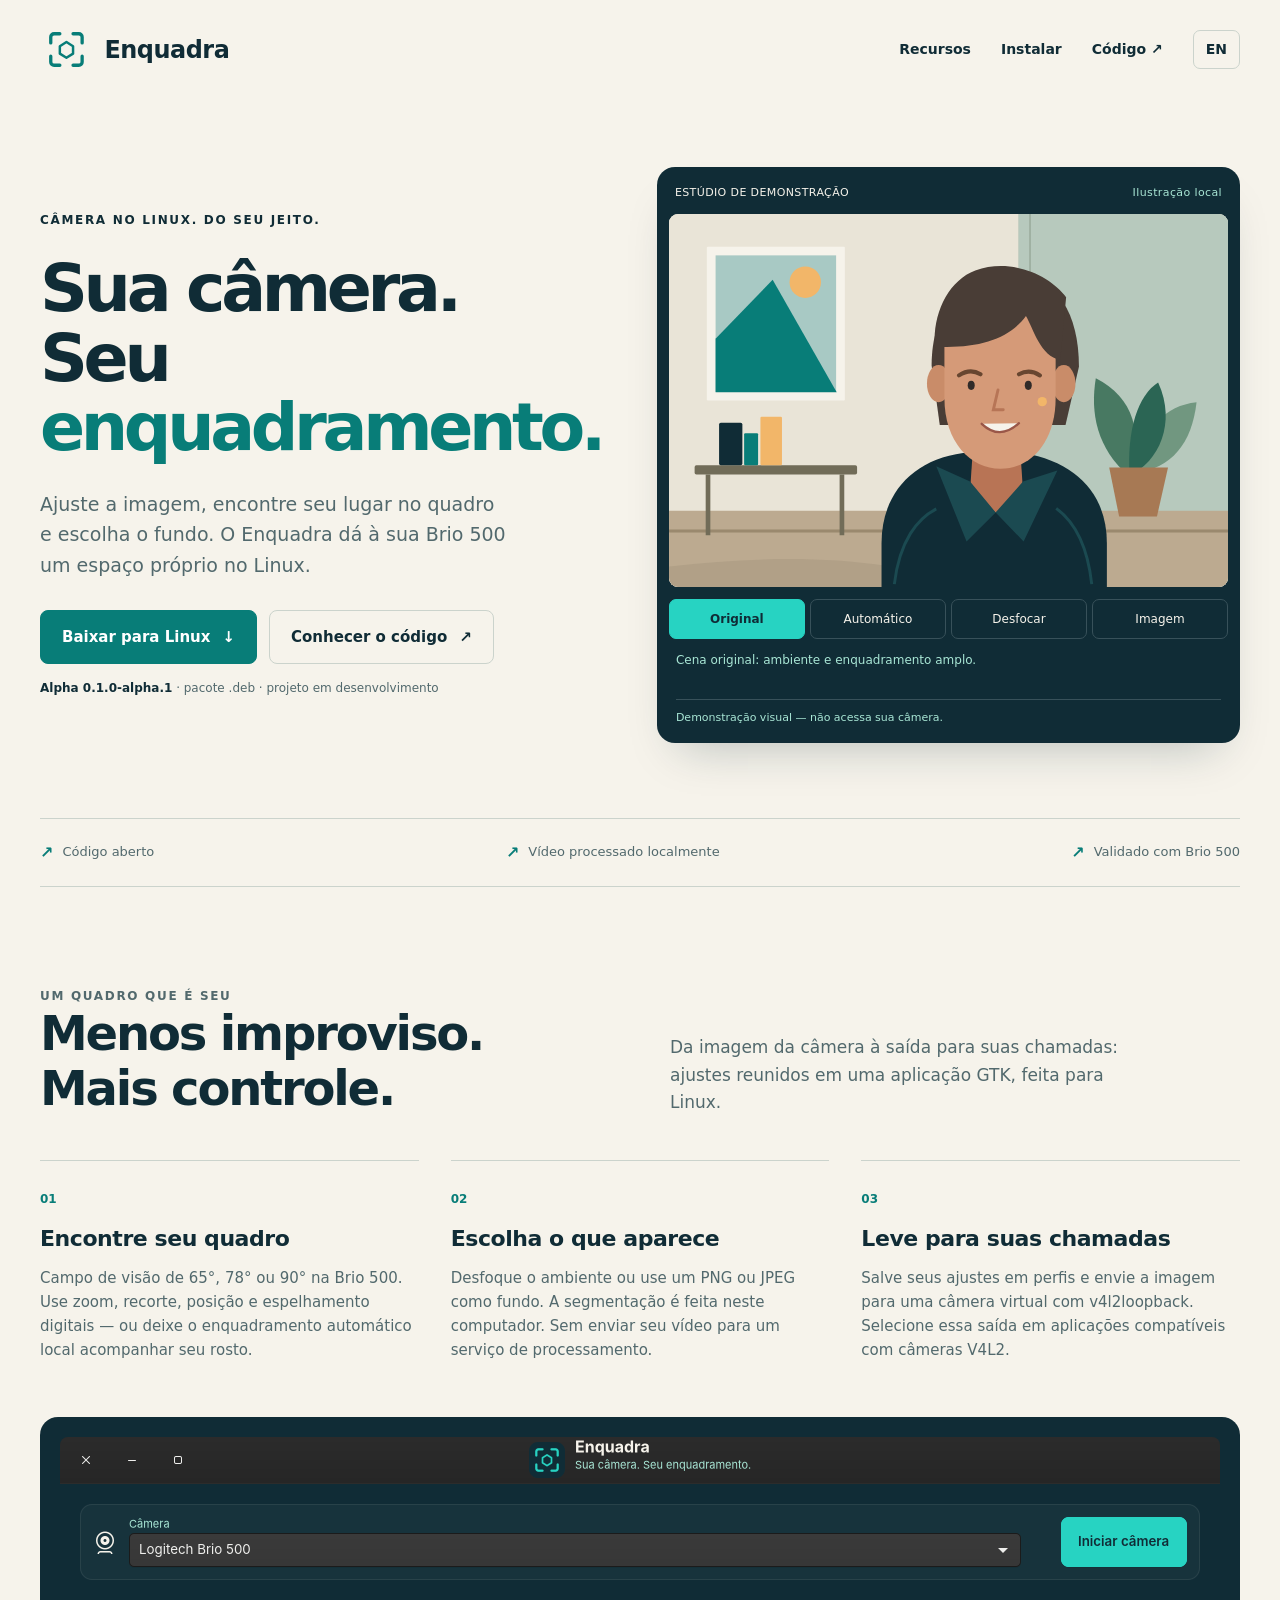
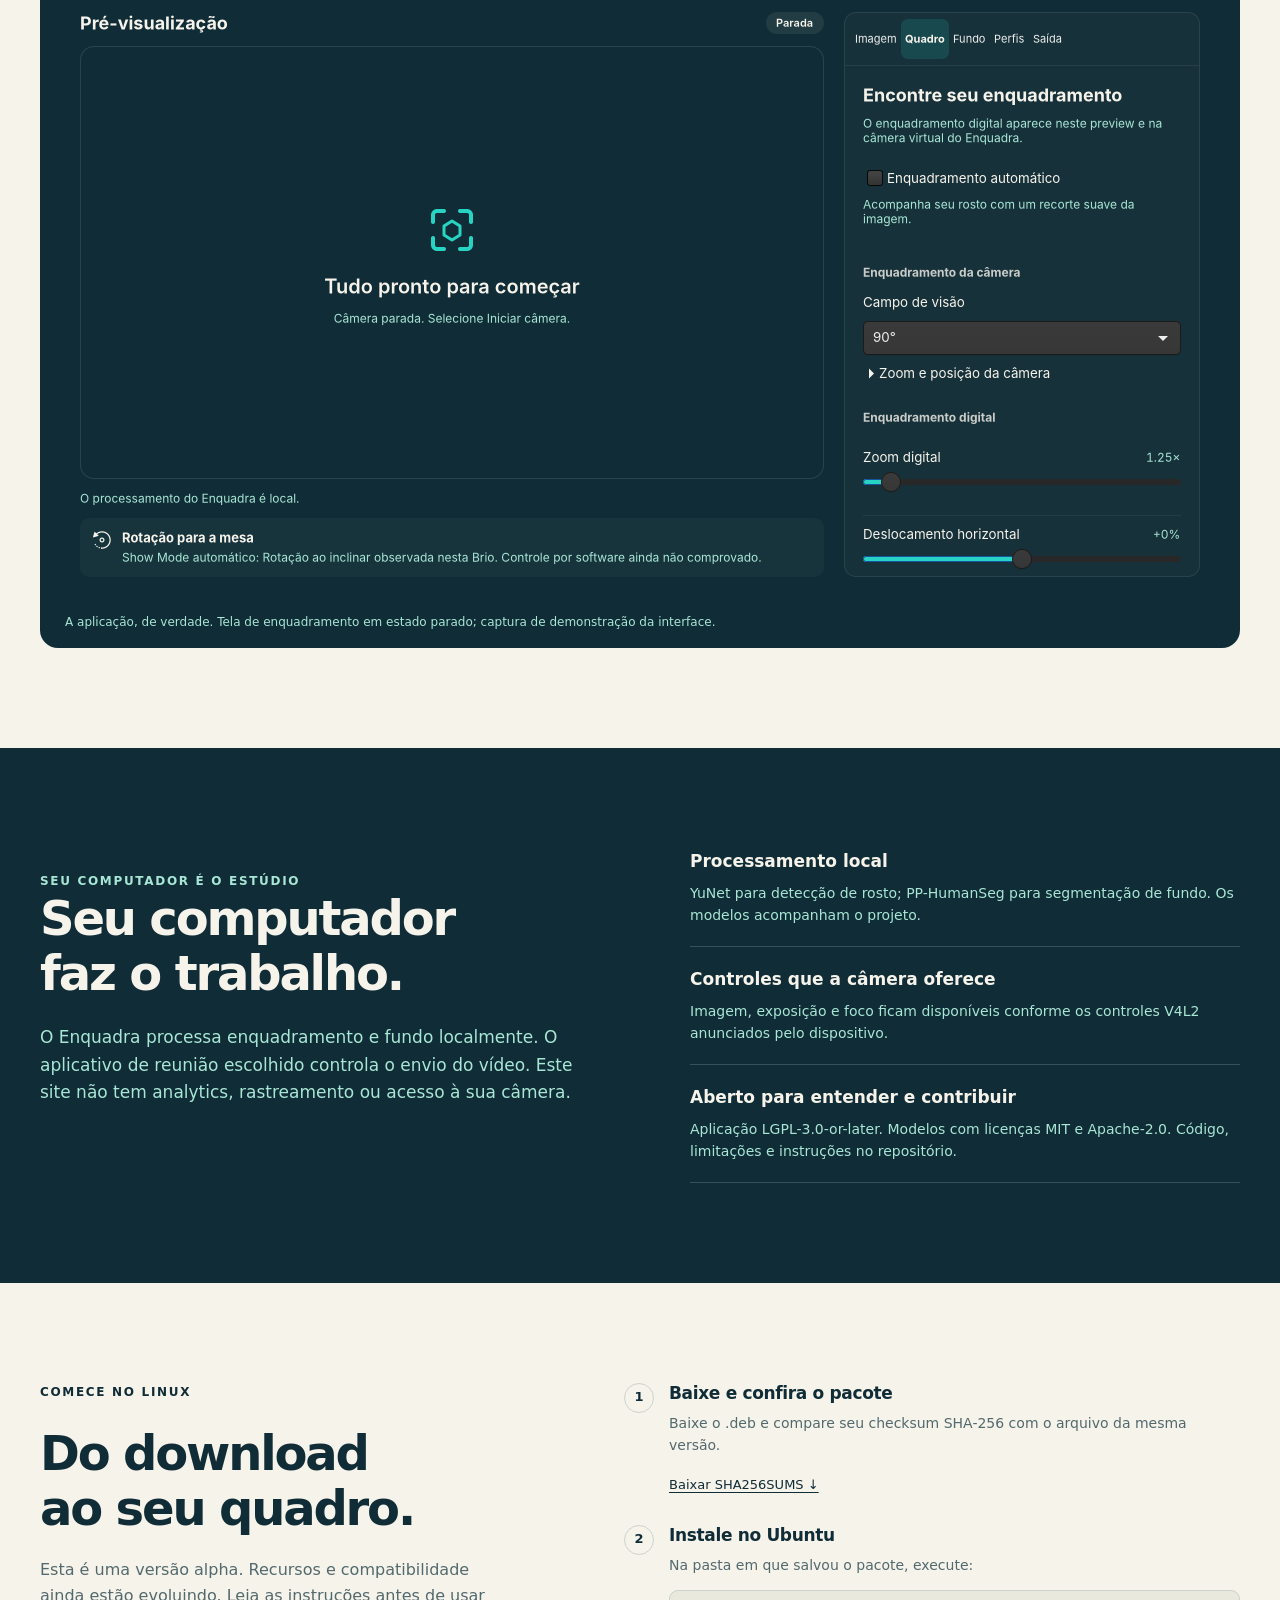
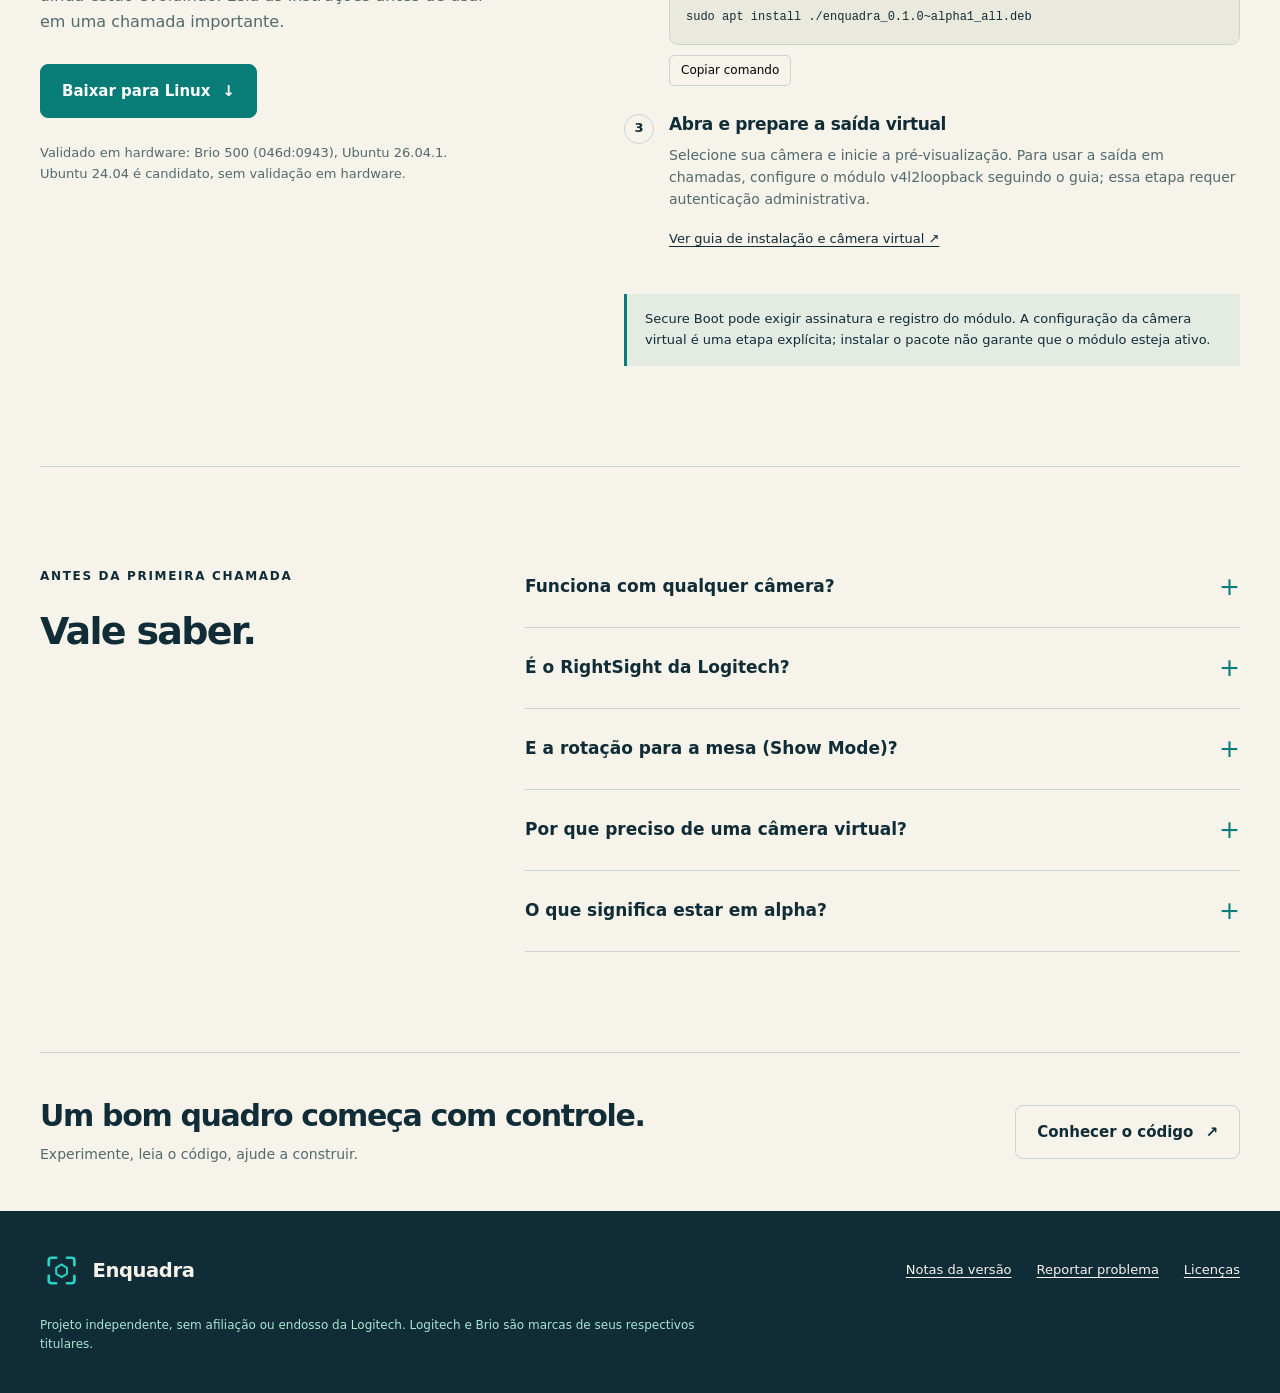
==== docs/index.html @ dcbb13a3 "feat: launch Enquadra camera studio for Linux Introduce an independent visual identity, local camera" ====
<!doctype html>
<html lang="pt-BR">
<head>
<meta charset="utf-8"><meta name="viewport" content="width=device-width, initial-scale=1">
<title>Enquadra — Sua câmera. Seu enquadramento.</title><meta name="description" content="Controle sua Brio 500 no Linux. Enquadramento automático, fundos e câmera virtual com processamento local. Projeto independente e open-source, em alpha.">
<meta name="theme-color" content="#102C36"><link rel="canonical" href="https://caiolombello.github.io/enquadra/">
<link rel="alternate" hreflang="pt-BR" href="https://caiolombello.github.io/enquadra/"><link rel="alternate" hreflang="en" href="https://caiolombello.github.io/enquadra/en/"><link rel="alternate" hreflang="x-default" href="https://caiolombello.github.io/enquadra/">
<meta property="og:type" content="website"><meta property="og:title" content="Enquadra — Sua câmera. Seu enquadramento."><meta property="og:description" content="Controle sua Brio 500 no Linux. Enquadramento automático, fundos e câmera virtual com processamento local. Projeto independente e open-source, em alpha."><meta property="og:url" content="https://caiolombello.github.io/enquadra/"><meta property="og:site_name" content="Enquadra"><meta property="og:locale" content="pt_BR"><meta property="og:locale:alternate" content="en_US"><meta property="og:image" content="https://caiolombello.github.io/enquadra/assets/social-pt.png"><meta property="og:image:width" content="1200"><meta property="og:image:height" content="630"><meta property="og:image:alt" content="Enquadra — Sua câmera. Seu enquadramento."><meta name="twitter:card" content="summary_large_image">
<link rel="icon" type="image/svg+xml" href="assets/favicon.svg"><link rel="stylesheet" href="assets/site.css"><script src="assets/site.js" defer></script>
<script type="application/ld+json">{"@context": "https://schema.org", "@type": "SoftwareApplication", "name": "Enquadra", "operatingSystem": "Linux", "applicationCategory": "MultimediaApplication", "softwareVersion": "0.1.0-alpha.1", "url": "https://caiolombello.github.io/enquadra/", "downloadUrl": "https://github.com/caiolombello/enquadra/releases/download/v0.1.0-alpha.1/enquadra_0.1.0~alpha1_all.deb", "license": "https://github.com/caiolombello/enquadra/blob/main/COPYING.LESSER", "description": "Controle sua Brio 500 no Linux. Enquadramento automático, fundos e câmera virtual com processamento local. Projeto independente e open-source, em alpha.", "offers": {"@type": "Offer", "price": "0", "priceCurrency": "USD"}}</script>
</head>
<body><a class="skip" href="#main">Pular para o conteúdo</a>
<header class="header wrap"><a href="./" aria-label="Enquadra"><img class="logo" src="assets/wordmark-light.svg" width="230" height="64" alt="Enquadra"></a><nav aria-label="Navegação principal"><a class="desktop-link" href="#features">Recursos</a><a href="#install">Instalar</a><a class="desktop-link" href="https://github.com/caiolombello/enquadra">Código ↗</a><a class="language" href="en/" lang="en" aria-label="Read in English">EN</a></nav></header>
<main id="main">
<section class="hero wrap" aria-labelledby="hero-title"><div><p class="eyebrow">Câmera no Linux. Do seu jeito.</p><h1 id="hero-title">Sua câmera.<br>Seu <em>enquadramento.</em></h1><p class="intro">Ajuste a imagem, encontre seu lugar no quadro e escolha o fundo. O Enquadra dá à sua Brio 500 um espaço próprio no Linux.</p><div class="actions"><a class="button" href="https://github.com/caiolombello/enquadra/releases/download/v0.1.0-alpha.1/enquadra_0.1.0~alpha1_all.deb">Baixar para Linux <span aria-hidden="true">↓</span></a><a class="button secondary" href="https://github.com/caiolombello/enquadra">Conhecer o código <span aria-hidden="true">↗</span></a></div><p class="release-note"><strong>Alpha 0.1.0-alpha.1</strong> · pacote .deb · projeto em desenvolvimento</p></div>
<div class="demo dark"><div class="demo-top"><span>ESTÚDIO DE DEMONSTRAÇÃO</span><span>Ilustração local</span></div><div class="scene" data-mode="original" role="img" aria-label="Pessoa ilustrada em um ambiente de trabalho; simulação visual dos efeitos de enquadramento e fundo."><div class="scene-inner"><img class="room" src="assets/room.svg" alt="" width="960" height="640"><img class="landscape" src="assets/landscape.svg" alt="" width="960" height="640"><img src="assets/person.svg" alt="" width="960" height="640"></div><div class="frame"></div></div><div class="demo-controls" role="group" aria-label="Modos da demonstração visual" hidden><button type="button" data-mode="original" aria-pressed="true">Original</button><button type="button" data-mode="auto" aria-pressed="false">Automático</button><button type="button" data-mode="blur" aria-pressed="false">Desfocar</button><button type="button" data-mode="image" aria-pressed="false">Imagem</button></div><p class="demo-description" aria-live="polite" aria-atomic="true">Cena original: ambiente e enquadramento amplo.</p><noscript><span class="nojs">Ative JavaScript para experimentar os quatro modos da ilustração.</span></noscript><p class="demo-disclaimer">Demonstração visual — não acessa sua câmera.</p></div></section>
<div class="proof wrap"><span><b aria-hidden="true">↗</b>Código aberto</span><span><b aria-hidden="true">↗</b>Vídeo processado localmente</span><span><b aria-hidden="true">↗</b>Validado com Brio 500</span></div>
<section class="section wrap" id="features" aria-labelledby="features-title"><div class="section-heading"><div><p class="eyebrow">UM QUADRO QUE É SEU</p><h2 id="features-title">Menos improviso.<br>Mais controle.</h2></div><p>Da imagem da câmera à saída para suas chamadas: ajustes reunidos em uma aplicação GTK, feita para Linux.</p></div><div class="features"><article class="feature"><span class="number">01</span><h3>Encontre seu quadro</h3><p>Campo de visão de 65°, 78° ou 90° na Brio 500. Use zoom, recorte, posição e espelhamento digitais — ou deixe o enquadramento automático local acompanhar seu rosto.</p></article><article class="feature"><span class="number">02</span><h3>Escolha o que aparece</h3><p>Desfoque o ambiente ou use um PNG ou JPEG como fundo. A segmentação é feita neste computador. Sem enviar seu vídeo para um serviço de processamento.</p></article><article class="feature"><span class="number">03</span><h3>Leve para suas chamadas</h3><p>Salve seus ajustes em perfis e envie a imagem para uma câmera virtual com v4l2loopback. Selecione essa saída em aplicações compatíveis com câmeras V4L2.</p></article></div><figure class="product"><img src="assets/app-pt.png" width="1160" height="760" alt="Interface real do Enquadra em português, no tema escuro, com a câmera parada e controles de enquadramento visíveis." loading="lazy"><figcaption>A aplicação, de verdade. Tela de enquadramento em estado parado; captura de demonstração da interface.</figcaption></figure></section>
<section class="section dark" aria-labelledby="local-title"><div class="wrap local"><div><p class="eyebrow">SEU COMPUTADOR É O ESTÚDIO</p><h2 id="local-title">Seu computador<br>faz o trabalho.</h2><p>O Enquadra processa enquadramento e fundo localmente. O aplicativo de reunião escolhido controla o envio do vídeo. Este site não tem analytics, rastreamento ou acesso à sua câmera.</p></div><ul><li><b>Processamento local</b><small>YuNet para detecção de rosto; PP-HumanSeg para segmentação de fundo. Os modelos acompanham o projeto.</small></li><li><b>Controles que a câmera oferece</b><small>Imagem, exposição e foco ficam disponíveis conforme os controles V4L2 anunciados pelo dispositivo.</small></li><li><b>Aberto para entender e contribuir</b><small>Aplicação LGPL-3.0-or-later. Modelos com licenças MIT e Apache-2.0. Código, limitações e instruções no repositório.</small></li></ul></div></section>
<section class="section wrap" id="install" aria-labelledby="install-title"><div class="install-grid"><div><p class="eyebrow">COMECE NO LINUX</p><h2 id="install-title">Do download<br>ao seu quadro.</h2><p class="intro">Esta é uma versão alpha. Recursos e compatibilidade ainda estão evoluindo. Leia as instruções antes de usar em uma chamada importante.</p><a class="button" href="https://github.com/caiolombello/enquadra/releases/download/v0.1.0-alpha.1/enquadra_0.1.0~alpha1_all.deb">Baixar para Linux <span aria-hidden="true">↓</span></a><p class="platform">Validado em hardware: Brio 500 (046d:0943), Ubuntu 26.04.1.<br>Ubuntu 24.04 é candidato, sem validação em hardware.</p></div><div><ol class="install-steps"><li><h3>Baixe e confira o pacote</h3><p>Baixe o .deb e compare seu checksum SHA-256 com o arquivo da mesma versão.</p><a class="small-link" href="https://github.com/caiolombello/enquadra/releases/download/v0.1.0-alpha.1/SHA256SUMS">Baixar SHA256SUMS ↓</a></li><li><h3>Instale no Ubuntu</h3><p>Na pasta em que salvou o pacote, execute:</p><pre class="code"><code id="install-command">sudo apt install ./enquadra_0.1.0~alpha1_all.deb</code></pre><div class="copy-row"><button class="copy" type="button" data-copy hidden>Copiar comando</button><span class="copy-status" role="status"></span></div></li><li><h3>Abra e prepare a saída virtual</h3><p>Selecione sua câmera e inicie a pré-visualização. Para usar a saída em chamadas, configure o módulo v4l2loopback seguindo o guia; essa etapa requer autenticação administrativa.</p><a class="small-link" href="https://github.com/caiolombello/enquadra#readme">Ver guia de instalação e câmera virtual ↗</a></li></ol><p class="compatibility">Secure Boot pode exigir assinatura e registro do módulo. A configuração da câmera virtual é uma etapa explícita; instalar o pacote não garante que o módulo esteja ativo.</p></div></div></section>
<section class="section faq wrap" aria-labelledby="faq-title"><div class="faq-layout"><div><p class="eyebrow">ANTES DA PRIMEIRA CHAMADA</p><h2 id="faq-title">Vale saber.</h2></div><div><details><summary>Funciona com qualquer câmera?</summary><p>A validação em hardware foi feita com a Logitech Brio 500 (046d:0943). Outras câmeras V4L2 podem apresentar controles diferentes e ainda não têm compatibilidade prometida. Ubuntu 24.04 também aguarda validação em hardware.</p></details><details><summary>É o RightSight da Logitech?</summary><p>O enquadramento automático do Enquadra é feito por software local, com detecção de rosto e recorte digital. Não é o RightSight nativo da câmera. HDR e controles proprietários não são oferecidos.</p></details><details><summary>E a rotação para a mesa (Show Mode)?</summary><p>A rotação automática ao inclinar a Brio foi observada pelo usuário, como comportamento do firmware. O Enquadra não oferece um controle proprietário para ativar ou desativar Show Mode.</p></details><details><summary>Por que preciso de uma câmera virtual?</summary><p>Ela disponibiliza a imagem já recortada e com o fundo escolhido para outras aplicações. A saída usa v4l2loopback, um módulo do kernel que precisa ser configurado. A aplicação de chamadas precisa aceitar a câmera V4L2 e pode exigir permissão própria.</p></details><details><summary>O que significa estar em alpha?</summary><p>Esta versão ainda está em desenvolvimento e pode ter falhas ou mudanças de comportamento. A validação se limita ao hardware e sistema informados. Consulte as notas da versão e relate problemas no repositório.</p></details></div></div></section>
<section class="closing wrap" aria-labelledby="closing-title"><div><h2 id="closing-title">Um bom quadro começa com controle.</h2><p>Experimente, leia o código, ajude a construir.</p></div><a class="button secondary" href="https://github.com/caiolombello/enquadra">Conhecer o código <span aria-hidden="true">↗</span></a></section>
</main>
<footer class="footer"><div class="wrap"><div class="footer-top"><a href="./" aria-label="Enquadra"><img class="logo" src="assets/wordmark-dark.svg" width="230" height="64" alt="Enquadra"></a><nav aria-label="Links do projeto"><a href="https://github.com/caiolombello/enquadra/releases/tag/v0.1.0-alpha.1">Notas da versão</a><a href="https://github.com/caiolombello/enquadra/issues">Reportar problema</a><a href="https://github.com/caiolombello/enquadra#readme">Licenças</a></nav></div><p>Projeto independente, sem afiliação ou endosso da Logitech. Logitech e Brio são marcas de seus respectivos titulares.</p></div></footer>
</body></html>
---- docs/assets/site.css ----
:root{--ink:#102c36;--paper:#f6f3eb;--aqua:#27d3c2;--mint:#a8e6d5;--teal:#087d78;--muted:#52696d;--amber:#f2b669;--line:#cbd3cc;--radius:18px;color-scheme:light}*{box-sizing:border-box}html{scroll-behavior:smooth;scroll-padding-top:2rem}body{margin:0;background:var(--paper);color:var(--ink);font-family:system-ui,-apple-system,BlinkMacSystemFont,"Segoe UI",sans-serif;font-size:17px;line-height:1.6}a{color:inherit;text-underline-offset:.23em}button{font:inherit}a,button,summary{touch-action:manipulation}a:focus-visible,button:focus-visible,summary:focus-visible{outline:3px solid var(--teal);outline-offset:5px}.dark a:focus-visible,.dark button:focus-visible{outline-color:var(--aqua)}.skip{position:fixed;top:12px;left:12px;z-index:99;background:var(--paper);padding:12px;transform:translateY(-160%)}.skip:focus{transform:none}.wrap{width:min(1200px,calc(100% - 80px));margin-inline:auto}.header{display:flex;align-items:center;justify-content:space-between;gap:28px;padding-block:23px}.logo{display:block;width:190px;height:auto}.header nav{display:flex;gap:30px;align-items:center;font-size:14px;font-weight:600}.header nav a{text-decoration:none}.header nav a:hover{text-decoration:underline}.language{border:1px solid var(--line);padding:7px 12px;border-radius:7px}.eyebrow{font-size:12px;text-transform:uppercase;letter-spacing:.14em;font-weight:700;margin:0 0 24px}.hero{display:grid;grid-template-columns:1fr 1.06fr;gap:55px;align-items:center;padding-block:68px 75px}.hero h1{font-size:clamp(42px,5.2vw,69px);line-height:1.04;letter-spacing:-.065em;font-weight:700;margin:0 0 27px}.hero h1 em{font-style:normal;color:var(--teal)}.intro{font-size:19px;line-height:1.6;max-width:470px;color:var(--muted);margin:0 0 30px}.actions{display:flex;gap:12px;flex-wrap:wrap;align-items:center}.button{display:inline-flex;align-items:center;justify-content:center;gap:12px;padding:14px 21px;border-radius:8px;min-height:50px;text-decoration:none;font-size:15px;font-weight:650;border:1px solid var(--teal);background:var(--teal);color:white}.button:hover{background:var(--ink);border-color:var(--ink)}.button.secondary{color:var(--ink);background:transparent;border-color:var(--line)}.button.secondary:hover{border-color:var(--ink)}.release-note{font-size:12px;color:var(--muted);margin:15px 0 0}.release-note strong{color:var(--ink)}.demo{background:var(--ink);border-radius:var(--radius);padding:12px;color:var(--paper);box-shadow:0 24px 45px -22px #102c3645;position:relative}.demo-top{display:flex;justify-content:space-between;align-items:center;gap:10px;padding:5px 6px 13px;font-size:11px;letter-spacing:.035em}.demo-top span:last-child{color:var(--mint)}.scene{position:relative;aspect-ratio:3/2;overflow:hidden;border-radius:9px;background:#d8d4c7;isolation:isolate}.scene-inner{position:absolute;inset:0;transition:transform .6s ease}.scene img{position:absolute;inset:0;width:100%;height:100%;object-fit:cover}.scene .room{transition:filter .4s ease,opacity .4s ease}.scene .landscape{opacity:0;transition:opacity .4s ease}.frame{position:absolute;inset:14% 26% 12% 28%;border:1px solid #27d3c299;border-radius:15px;opacity:0;transition:opacity .4s ease;pointer-events:none}.frame:before,.frame:after{content:"";position:absolute;width:30px;height:30px;border-color:var(--aqua);border-style:solid}.frame:before{top:-2px;left:-2px;border-width:4px 0 0 4px;border-radius:13px 0 0}.frame:after{bottom:-2px;right:-2px;border-width:0 4px 4px 0;border-radius:0 0 13px}.scene[data-mode="auto"] .scene-inner{transform:scale(1.27) translate(-5%,7%)}.scene[data-mode="auto"] .frame{opacity:1}.scene[data-mode="blur"] .room{filter:blur(12px);transform:scale(1.06)}.scene[data-mode="image"] .landscape{opacity:1}.scene[data-mode="image"] .room{opacity:0}.demo-controls{display:flex;gap:5px;padding-top:12px;flex-wrap:wrap}.demo-controls button{flex:1;border:1px solid #38515a;border-radius:7px;background:transparent;color:var(--paper);padding:9px 7px;font-size:12px;cursor:pointer;white-space:nowrap;min-height:40px}.demo-controls button[aria-pressed="true"]{background:var(--aqua);color:var(--ink);border-color:var(--aqua);font-weight:700}.demo-description{font-size:12px;line-height:1.5;margin:12px 7px 4px;color:var(--mint);min-height:36px}.demo-disclaimer{font-size:11px;line-height:1.5;color:var(--mint);border-top:1px solid #38515a;margin:12px 7px 4px;padding-top:10px}.proof{border-block:1px solid var(--line);display:flex;justify-content:space-between;gap:22px;flex-wrap:wrap;padding-block:21px;font-size:13px;color:var(--muted)}.proof span{display:flex;gap:9px;align-items:center}.proof b{color:var(--teal);font-size:16px}.section{padding-block:100px}.section-heading{display:grid;grid-template-columns:1fr 1fr;gap:60px;align-items:end;margin-bottom:44px}.section-heading h2,h2{font-size:clamp(31px,3.9vw,48px);line-height:1.14;letter-spacing:-.045em;margin:0}.section-heading p{margin:0;max-width:480px;color:var(--muted)}.features{display:grid;grid-template-columns:repeat(3,1fr);gap:32px}.feature{border-top:1px solid var(--line);padding-top:23px}.feature .number{font-size:12px;font-weight:700;color:var(--teal)}h3{font-size:22px;line-height:1.25;letter-spacing:-.02em;margin:14px 0 13px}.feature p{font-size:15px;color:var(--muted);margin:0}.product{margin:55px 0 0;background:var(--ink);border-radius:var(--radius);padding:20px 20px 0;overflow:hidden}.product img{width:100%;height:auto;display:block;border-radius:8px 8px 0 0}.product figcaption{color:var(--mint);font-size:12px;padding:16px 5px}.dark{background:var(--ink);color:var(--paper)}.dark .eyebrow{color:var(--mint)}.local{display:grid;grid-template-columns:1fr 1fr;gap:100px;align-items:start}.local p{color:var(--mint);margin:24px 0 0}.local ul{margin:0;padding:0;list-style:none}.local li{padding:19px 0;border-bottom:1px solid #35515a;font-size:17px}.local li:first-child{padding-top:0}.local li small{display:block;color:var(--mint);font-size:14px;margin-top:7px}.local li b{font-weight:600}.install-grid{display:grid;grid-template-columns:.9fr 1.1fr;gap:80px}.install-grid .intro{margin-top:22px;font-size:16px}.platform{font-size:13px;color:var(--muted);margin-top:25px}.install-steps{counter-reset:step;list-style:none;padding:0;margin:0}.install-steps>li{position:relative;padding:0 0 28px 45px;counter-increment:step}.install-steps>li:before{content:counter(step);position:absolute;left:0;top:0;border:1px solid var(--line);border-radius:50%;width:28px;height:28px;text-align:center;font-size:13px;line-height:26px;font-weight:600}.install-steps h3{font-size:17px;margin:0 0 8px}.install-steps p{font-size:14px;color:var(--muted);margin:0 0 13px}.code{position:relative;border-radius:9px;background:#e9e9de;border:1px solid var(--line);padding:16px;overflow:auto;font-size:12px;line-height:1.8;white-space:pre-wrap;overflow-wrap:anywhere;font-family:ui-monospace,SFMono-Regular,Consolas,monospace;margin:0}.small-link{font-size:13px}.copy-row{display:flex;gap:15px;align-items:center;margin-top:10px;min-height:30px}.copy{background:transparent;border:1px solid var(--line);padding:5px 11px;border-radius:5px;font-size:12px;cursor:pointer}.copy-status{font-size:12px;color:var(--teal)}.compatibility{font-size:13px;background:#e4ebe3;border-left:3px solid var(--teal);padding:15px 18px;margin:15px 0 0}.faq{border-top:1px solid var(--line)}.faq-layout{display:grid;grid-template-columns:.7fr 1.3fr;gap:100px}.faq-layout h2{font-size:38px}.faq details{border-bottom:1px solid var(--line);padding:20px 0}.faq details:first-child{padding-top:0}.faq summary{font-size:17px;font-weight:600;cursor:pointer;list-style:none;display:flex;justify-content:space-between;gap:20px;align-items:center}.faq summary::-webkit-details-marker{display:none}.faq summary:after{content:"+";font-size:25px;color:var(--teal);font-weight:400}.faq details[open] summary:after{content:"−"}.faq details p{font-size:15px;color:var(--muted);margin:14px 25px 0 0}.closing{display:flex;justify-content:space-between;gap:40px;align-items:center;border-top:1px solid var(--line);padding-block:46px}.closing h2{font-size:30px}.closing p{font-size:14px;color:var(--muted);margin:10px 0 0}.footer{background:var(--ink);color:var(--paper);padding-block:38px}.footer-top{display:flex;justify-content:space-between;align-items:center;gap:25px;flex-wrap:wrap}.footer nav{display:flex;gap:25px;font-size:13px}.footer p{font-size:12px;color:var(--mint);max-width:700px;margin:24px 0 0}.footer .logo{width:155px}.notfound{min-height:65vh;display:flex;align-items:center}.notfound h1{font-size:70px;margin:0}.notfound p{max-width:500px}.nojs{display:block;font-size:12px;color:var(--mint);padding:8px}.demo-controls[hidden]{display:none}
@media(min-width:1400px){.hero{padding-block:95px 100px}}@media(max-width:980px){.wrap{width:calc(100% - 48px)}.hero{gap:28px}.hero h1{font-size:49px}.intro{font-size:17px}.header nav{gap:18px}.local,.faq-layout{gap:50px}.install-grid{gap:40px}.section{padding-block:75px}}@media(max-width:740px){.wrap{width:calc(100% - 36px)}.header{padding-block:16px;gap:12px}.logo{width:152px}.header nav{gap:12px}.header nav .desktop-link{display:none}.header nav a{font-size:12px}.hero{grid-template-columns:1fr;padding-block:40px 45px;gap:34px}.hero h1{font-size:clamp(43px,9vw,65px);max-width:570px}.eyebrow{margin-bottom:19px}.intro{max-width:520px}.demo{width:100%;max-width:580px}.proof{gap:14px;font-size:12px}.section-heading,.local,.install-grid,.faq-layout{grid-template-columns:1fr;gap:26px}.section-heading{margin-bottom:32px}.section-heading p{font-size:16px}.features{grid-template-columns:1fr;gap:29px}.feature p{max-width:520px}.product{margin-top:34px;padding:10px 10px 0}.product figcaption{font-size:11px}.local ul{margin-top:10px}.section{padding-block:58px}.install-grid{gap:34px}.faq-layout h2{font-size:33px}.closing{flex-direction:column;align-items:start;gap:22px}.footer nav{flex-wrap:wrap;gap:18px}.demo-description{min-height:36px}.demo-controls button{font-size:11px}.demo-top{font-size:10px}}@media(prefers-reduced-motion:reduce){html{scroll-behavior:auto}*,*:before,*:after{transition:none!important;animation:none!important}}
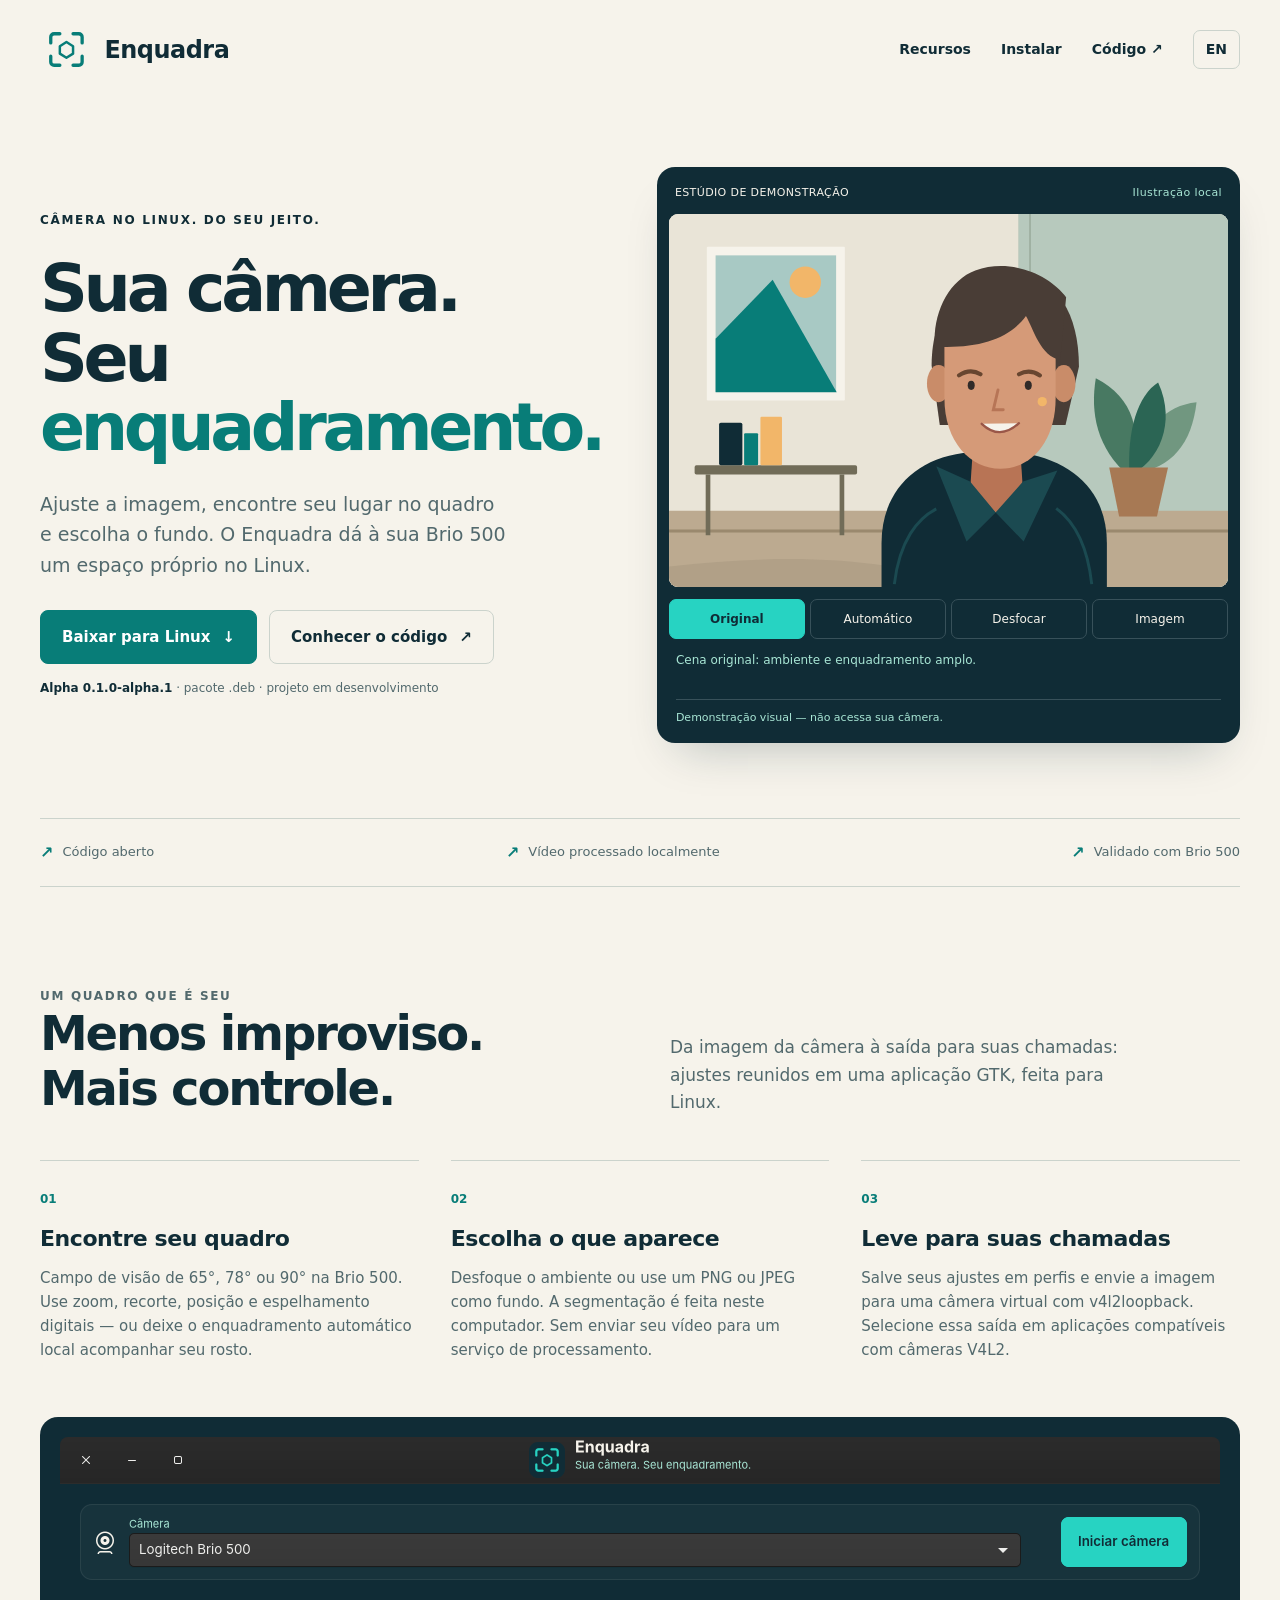
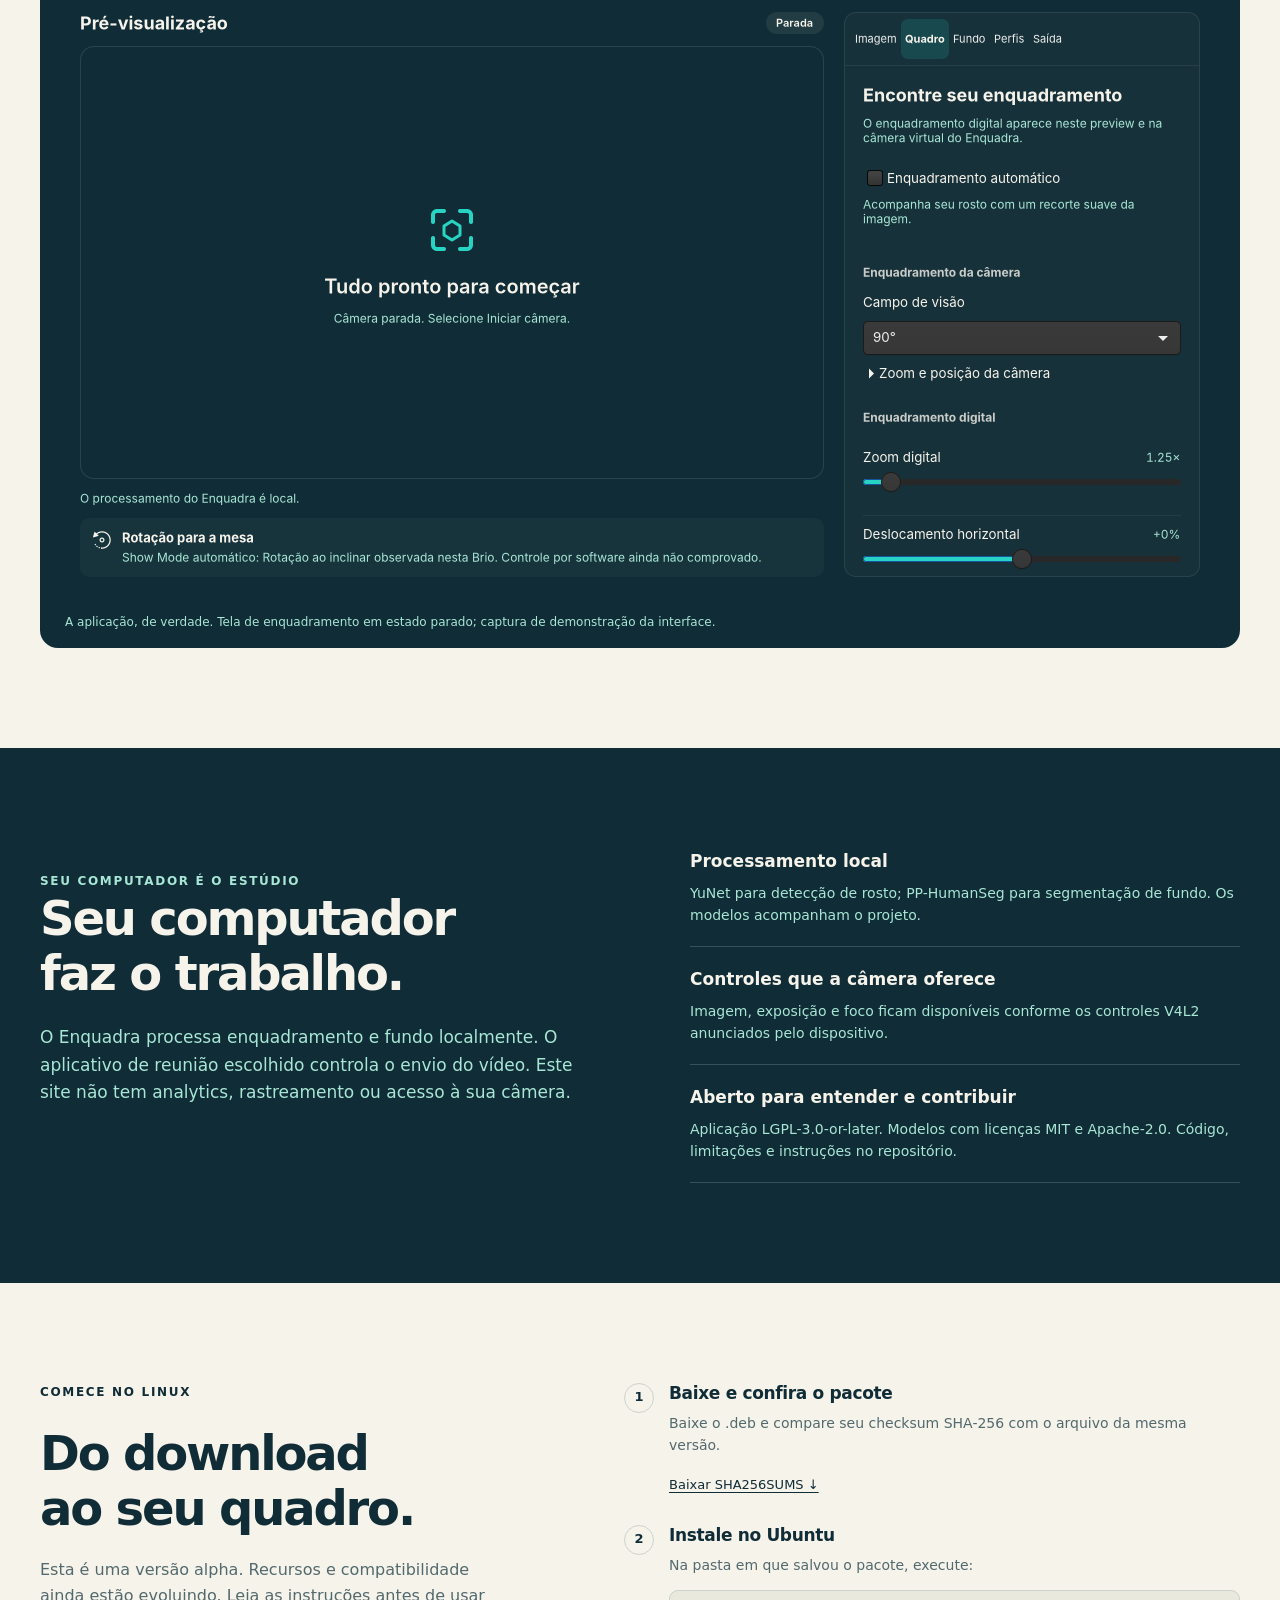
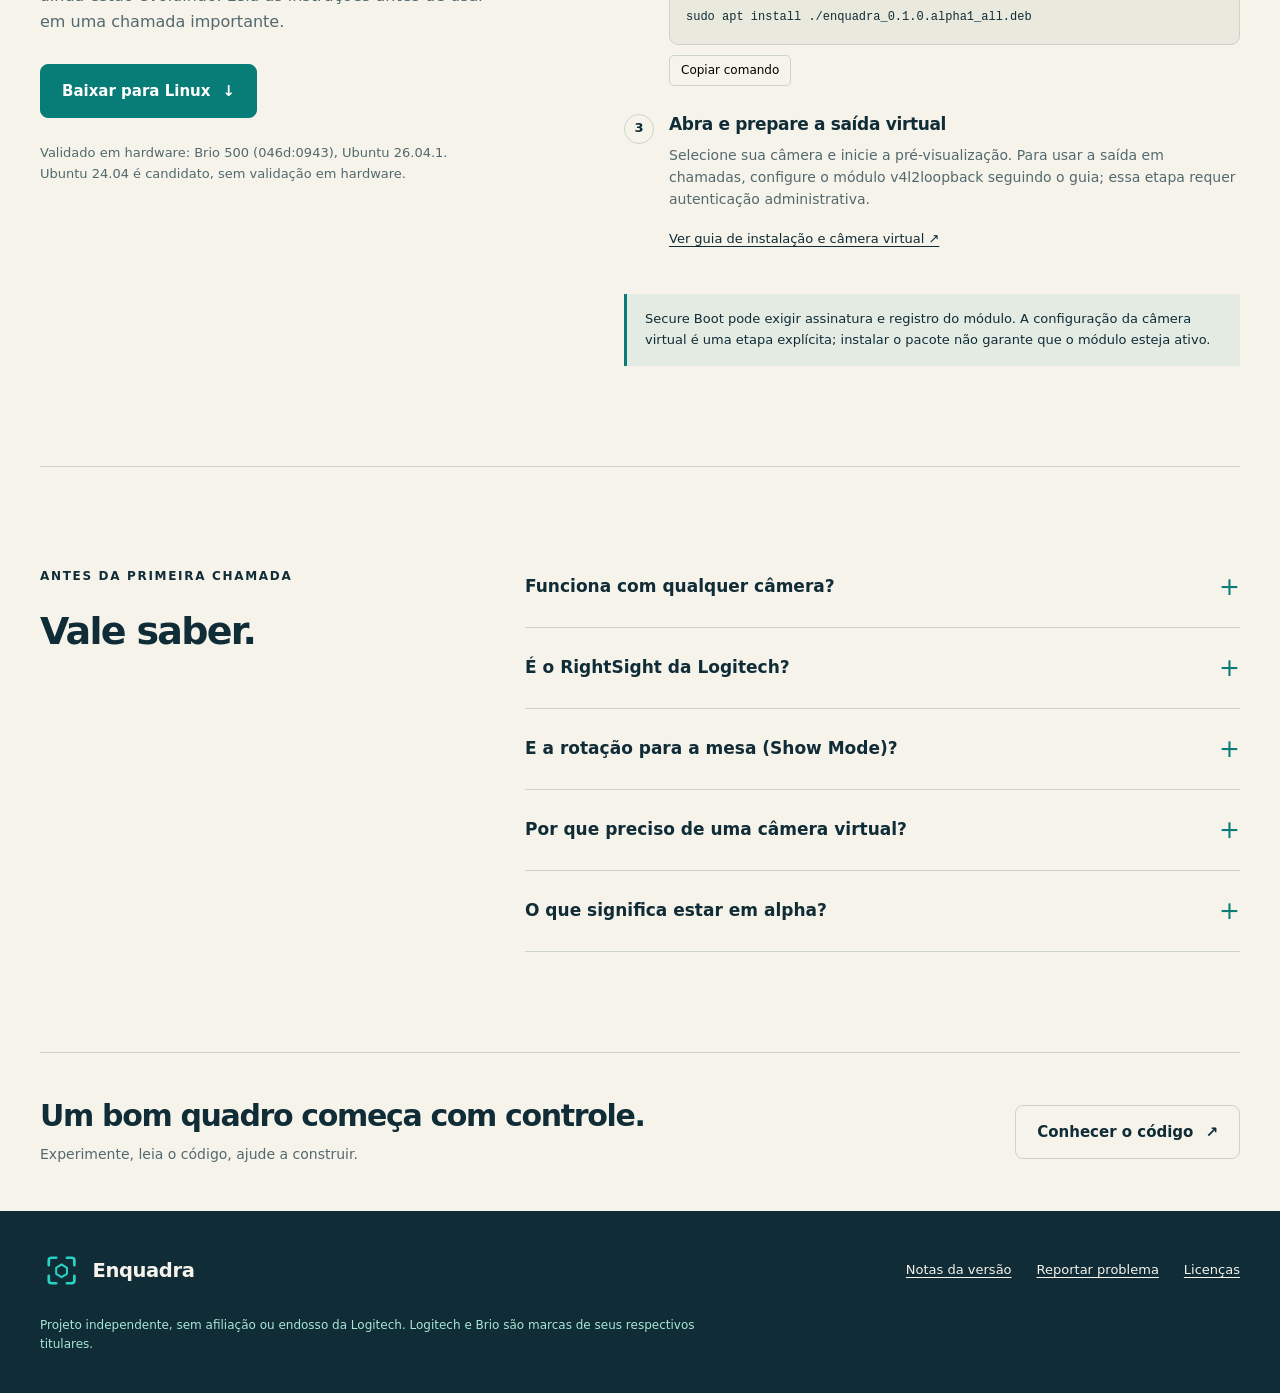
==== commit 8d5935c7: "fix(web): match download links to GitHub asset names" ====
--- a/docs/index.html
+++ b/docs/index.html
@@ -7,17 +7,17 @@
 <link rel="alternate" hreflang="pt-BR" href="https://caiolombello.github.io/enquadra/"><link rel="alternate" hreflang="en" href="https://caiolombello.github.io/enquadra/en/"><link rel="alternate" hreflang="x-default" href="https://caiolombello.github.io/enquadra/">
 <meta property="og:type" content="website"><meta property="og:title" content="Enquadra — Sua câmera. Seu enquadramento."><meta property="og:description" content="Controle sua Brio 500 no Linux. Enquadramento automático, fundos e câmera virtual com processamento local. Projeto independente e open-source, em alpha."><meta property="og:url" content="https://caiolombello.github.io/enquadra/"><meta property="og:site_name" content="Enquadra"><meta property="og:locale" content="pt_BR"><meta property="og:locale:alternate" content="en_US"><meta property="og:image" content="https://caiolombello.github.io/enquadra/assets/social-pt.png"><meta property="og:image:width" content="1200"><meta property="og:image:height" content="630"><meta property="og:image:alt" content="Enquadra — Sua câmera. Seu enquadramento."><meta name="twitter:card" content="summary_large_image">
 <link rel="icon" type="image/svg+xml" href="assets/favicon.svg"><link rel="stylesheet" href="assets/site.css"><script src="assets/site.js" defer></script>
-<script type="application/ld+json">{"@context": "https://schema.org", "@type": "SoftwareApplication", "name": "Enquadra", "operatingSystem": "Linux", "applicationCategory": "MultimediaApplication", "softwareVersion": "0.1.0-alpha.1", "url": "https://caiolombello.github.io/enquadra/", "downloadUrl": "https://github.com/caiolombello/enquadra/releases/download/v0.1.0-alpha.1/enquadra_0.1.0~alpha1_all.deb", "license": "https://github.com/caiolombello/enquadra/blob/main/COPYING.LESSER", "description": "Controle sua Brio 500 no Linux. Enquadramento automático, fundos e câmera virtual com processamento local. Projeto independente e open-source, em alpha.", "offers": {"@type": "Offer", "price": "0", "priceCurrency": "USD"}}</script>
+<script type="application/ld+json">{"@context": "https://schema.org", "@type": "SoftwareApplication", "name": "Enquadra", "operatingSystem": "Linux", "applicationCategory": "MultimediaApplication", "softwareVersion": "0.1.0-alpha.1", "url": "https://caiolombello.github.io/enquadra/", "downloadUrl": "https://github.com/caiolombello/enquadra/releases/download/v0.1.0-alpha.1/enquadra_0.1.0.alpha1_all.deb", "license": "https://github.com/caiolombello/enquadra/blob/main/COPYING.LESSER", "description": "Controle sua Brio 500 no Linux. Enquadramento automático, fundos e câmera virtual com processamento local. Projeto independente e open-source, em alpha.", "offers": {"@type": "Offer", "price": "0", "priceCurrency": "USD"}}</script>
 </head>
 <body><a class="skip" href="#main">Pular para o conteúdo</a>
 <header class="header wrap"><a href="./" aria-label="Enquadra"><img class="logo" src="assets/wordmark-light.svg" width="230" height="64" alt="Enquadra"></a><nav aria-label="Navegação principal"><a class="desktop-link" href="#features">Recursos</a><a href="#install">Instalar</a><a class="desktop-link" href="https://github.com/caiolombello/enquadra">Código ↗</a><a class="language" href="en/" lang="en" aria-label="Read in English">EN</a></nav></header>
 <main id="main">
-<section class="hero wrap" aria-labelledby="hero-title"><div><p class="eyebrow">Câmera no Linux. Do seu jeito.</p><h1 id="hero-title">Sua câmera.<br>Seu <em>enquadramento.</em></h1><p class="intro">Ajuste a imagem, encontre seu lugar no quadro e escolha o fundo. O Enquadra dá à sua Brio 500 um espaço próprio no Linux.</p><div class="actions"><a class="button" href="https://github.com/caiolombello/enquadra/releases/download/v0.1.0-alpha.1/enquadra_0.1.0~alpha1_all.deb">Baixar para Linux <span aria-hidden="true">↓</span></a><a class="button secondary" href="https://github.com/caiolombello/enquadra">Conhecer o código <span aria-hidden="true">↗</span></a></div><p class="release-note"><strong>Alpha 0.1.0-alpha.1</strong> · pacote .deb · projeto em desenvolvimento</p></div>
+<section class="hero wrap" aria-labelledby="hero-title"><div><p class="eyebrow">Câmera no Linux. Do seu jeito.</p><h1 id="hero-title">Sua câmera.<br>Seu <em>enquadramento.</em></h1><p class="intro">Ajuste a imagem, encontre seu lugar no quadro e escolha o fundo. O Enquadra dá à sua Brio 500 um espaço próprio no Linux.</p><div class="actions"><a class="button" href="https://github.com/caiolombello/enquadra/releases/download/v0.1.0-alpha.1/enquadra_0.1.0.alpha1_all.deb">Baixar para Linux <span aria-hidden="true">↓</span></a><a class="button secondary" href="https://github.com/caiolombello/enquadra">Conhecer o código <span aria-hidden="true">↗</span></a></div><p class="release-note"><strong>Alpha 0.1.0-alpha.1</strong> · pacote .deb · projeto em desenvolvimento</p></div>
 <div class="demo dark"><div class="demo-top"><span>ESTÚDIO DE DEMONSTRAÇÃO</span><span>Ilustração local</span></div><div class="scene" data-mode="original" role="img" aria-label="Pessoa ilustrada em um ambiente de trabalho; simulação visual dos efeitos de enquadramento e fundo."><div class="scene-inner"><img class="room" src="assets/room.svg" alt="" width="960" height="640"><img class="landscape" src="assets/landscape.svg" alt="" width="960" height="640"><img src="assets/person.svg" alt="" width="960" height="640"></div><div class="frame"></div></div><div class="demo-controls" role="group" aria-label="Modos da demonstração visual" hidden><button type="button" data-mode="original" aria-pressed="true">Original</button><button type="button" data-mode="auto" aria-pressed="false">Automático</button><button type="button" data-mode="blur" aria-pressed="false">Desfocar</button><button type="button" data-mode="image" aria-pressed="false">Imagem</button></div><p class="demo-description" aria-live="polite" aria-atomic="true">Cena original: ambiente e enquadramento amplo.</p><noscript><span class="nojs">Ative JavaScript para experimentar os quatro modos da ilustração.</span></noscript><p class="demo-disclaimer">Demonstração visual — não acessa sua câmera.</p></div></section>
 <div class="proof wrap"><span><b aria-hidden="true">↗</b>Código aberto</span><span><b aria-hidden="true">↗</b>Vídeo processado localmente</span><span><b aria-hidden="true">↗</b>Validado com Brio 500</span></div>
 <section class="section wrap" id="features" aria-labelledby="features-title"><div class="section-heading"><div><p class="eyebrow">UM QUADRO QUE É SEU</p><h2 id="features-title">Menos improviso.<br>Mais controle.</h2></div><p>Da imagem da câmera à saída para suas chamadas: ajustes reunidos em uma aplicação GTK, feita para Linux.</p></div><div class="features"><article class="feature"><span class="number">01</span><h3>Encontre seu quadro</h3><p>Campo de visão de 65°, 78° ou 90° na Brio 500. Use zoom, recorte, posição e espelhamento digitais — ou deixe o enquadramento automático local acompanhar seu rosto.</p></article><article class="feature"><span class="number">02</span><h3>Escolha o que aparece</h3><p>Desfoque o ambiente ou use um PNG ou JPEG como fundo. A segmentação é feita neste computador. Sem enviar seu vídeo para um serviço de processamento.</p></article><article class="feature"><span class="number">03</span><h3>Leve para suas chamadas</h3><p>Salve seus ajustes em perfis e envie a imagem para uma câmera virtual com v4l2loopback. Selecione essa saída em aplicações compatíveis com câmeras V4L2.</p></article></div><figure class="product"><img src="assets/app-pt.png" width="1160" height="760" alt="Interface real do Enquadra em português, no tema escuro, com a câmera parada e controles de enquadramento visíveis." loading="lazy"><figcaption>A aplicação, de verdade. Tela de enquadramento em estado parado; captura de demonstração da interface.</figcaption></figure></section>
 <section class="section dark" aria-labelledby="local-title"><div class="wrap local"><div><p class="eyebrow">SEU COMPUTADOR É O ESTÚDIO</p><h2 id="local-title">Seu computador<br>faz o trabalho.</h2><p>O Enquadra processa enquadramento e fundo localmente. O aplicativo de reunião escolhido controla o envio do vídeo. Este site não tem analytics, rastreamento ou acesso à sua câmera.</p></div><ul><li><b>Processamento local</b><small>YuNet para detecção de rosto; PP-HumanSeg para segmentação de fundo. Os modelos acompanham o projeto.</small></li><li><b>Controles que a câmera oferece</b><small>Imagem, exposição e foco ficam disponíveis conforme os controles V4L2 anunciados pelo dispositivo.</small></li><li><b>Aberto para entender e contribuir</b><small>Aplicação LGPL-3.0-or-later. Modelos com licenças MIT e Apache-2.0. Código, limitações e instruções no repositório.</small></li></ul></div></section>
-<section class="section wrap" id="install" aria-labelledby="install-title"><div class="install-grid"><div><p class="eyebrow">COMECE NO LINUX</p><h2 id="install-title">Do download<br>ao seu quadro.</h2><p class="intro">Esta é uma versão alpha. Recursos e compatibilidade ainda estão evoluindo. Leia as instruções antes de usar em uma chamada importante.</p><a class="button" href="https://github.com/caiolombello/enquadra/releases/download/v0.1.0-alpha.1/enquadra_0.1.0~alpha1_all.deb">Baixar para Linux <span aria-hidden="true">↓</span></a><p class="platform">Validado em hardware: Brio 500 (046d:0943), Ubuntu 26.04.1.<br>Ubuntu 24.04 é candidato, sem validação em hardware.</p></div><div><ol class="install-steps"><li><h3>Baixe e confira o pacote</h3><p>Baixe o .deb e compare seu checksum SHA-256 com o arquivo da mesma versão.</p><a class="small-link" href="https://github.com/caiolombello/enquadra/releases/download/v0.1.0-alpha.1/SHA256SUMS">Baixar SHA256SUMS ↓</a></li><li><h3>Instale no Ubuntu</h3><p>Na pasta em que salvou o pacote, execute:</p><pre class="code"><code id="install-command">sudo apt install ./enquadra_0.1.0~alpha1_all.deb</code></pre><div class="copy-row"><button class="copy" type="button" data-copy hidden>Copiar comando</button><span class="copy-status" role="status"></span></div></li><li><h3>Abra e prepare a saída virtual</h3><p>Selecione sua câmera e inicie a pré-visualização. Para usar a saída em chamadas, configure o módulo v4l2loopback seguindo o guia; essa etapa requer autenticação administrativa.</p><a class="small-link" href="https://github.com/caiolombello/enquadra#readme">Ver guia de instalação e câmera virtual ↗</a></li></ol><p class="compatibility">Secure Boot pode exigir assinatura e registro do módulo. A configuração da câmera virtual é uma etapa explícita; instalar o pacote não garante que o módulo esteja ativo.</p></div></div></section>
+<section class="section wrap" id="install" aria-labelledby="install-title"><div class="install-grid"><div><p class="eyebrow">COMECE NO LINUX</p><h2 id="install-title">Do download<br>ao seu quadro.</h2><p class="intro">Esta é uma versão alpha. Recursos e compatibilidade ainda estão evoluindo. Leia as instruções antes de usar em uma chamada importante.</p><a class="button" href="https://github.com/caiolombello/enquadra/releases/download/v0.1.0-alpha.1/enquadra_0.1.0.alpha1_all.deb">Baixar para Linux <span aria-hidden="true">↓</span></a><p class="platform">Validado em hardware: Brio 500 (046d:0943), Ubuntu 26.04.1.<br>Ubuntu 24.04 é candidato, sem validação em hardware.</p></div><div><ol class="install-steps"><li><h3>Baixe e confira o pacote</h3><p>Baixe o .deb e compare seu checksum SHA-256 com o arquivo da mesma versão.</p><a class="small-link" href="https://github.com/caiolombello/enquadra/releases/download/v0.1.0-alpha.1/SHA256SUMS">Baixar SHA256SUMS ↓</a></li><li><h3>Instale no Ubuntu</h3><p>Na pasta em que salvou o pacote, execute:</p><pre class="code"><code id="install-command">sudo apt install ./enquadra_0.1.0.alpha1_all.deb</code></pre><div class="copy-row"><button class="copy" type="button" data-copy hidden>Copiar comando</button><span class="copy-status" role="status"></span></div></li><li><h3>Abra e prepare a saída virtual</h3><p>Selecione sua câmera e inicie a pré-visualização. Para usar a saída em chamadas, configure o módulo v4l2loopback seguindo o guia; essa etapa requer autenticação administrativa.</p><a class="small-link" href="https://github.com/caiolombello/enquadra#readme">Ver guia de instalação e câmera virtual ↗</a></li></ol><p class="compatibility">Secure Boot pode exigir assinatura e registro do módulo. A configuração da câmera virtual é uma etapa explícita; instalar o pacote não garante que o módulo esteja ativo.</p></div></div></section>
 <section class="section faq wrap" aria-labelledby="faq-title"><div class="faq-layout"><div><p class="eyebrow">ANTES DA PRIMEIRA CHAMADA</p><h2 id="faq-title">Vale saber.</h2></div><div><details><summary>Funciona com qualquer câmera?</summary><p>A validação em hardware foi feita com a Logitech Brio 500 (046d:0943). Outras câmeras V4L2 podem apresentar controles diferentes e ainda não têm compatibilidade prometida. Ubuntu 24.04 também aguarda validação em hardware.</p></details><details><summary>É o RightSight da Logitech?</summary><p>O enquadramento automático do Enquadra é feito por software local, com detecção de rosto e recorte digital. Não é o RightSight nativo da câmera. HDR e controles proprietários não são oferecidos.</p></details><details><summary>E a rotação para a mesa (Show Mode)?</summary><p>A rotação automática ao inclinar a Brio foi observada pelo usuário, como comportamento do firmware. O Enquadra não oferece um controle proprietário para ativar ou desativar Show Mode.</p></details><details><summary>Por que preciso de uma câmera virtual?</summary><p>Ela disponibiliza a imagem já recortada e com o fundo escolhido para outras aplicações. A saída usa v4l2loopback, um módulo do kernel que precisa ser configurado. A aplicação de chamadas precisa aceitar a câmera V4L2 e pode exigir permissão própria.</p></details><details><summary>O que significa estar em alpha?</summary><p>Esta versão ainda está em desenvolvimento e pode ter falhas ou mudanças de comportamento. A validação se limita ao hardware e sistema informados. Consulte as notas da versão e relate problemas no repositório.</p></details></div></div></section>
 <section class="closing wrap" aria-labelledby="closing-title"><div><h2 id="closing-title">Um bom quadro começa com controle.</h2><p>Experimente, leia o código, ajude a construir.</p></div><a class="button secondary" href="https://github.com/caiolombello/enquadra">Conhecer o código <span aria-hidden="true">↗</span></a></section>
 </main>
